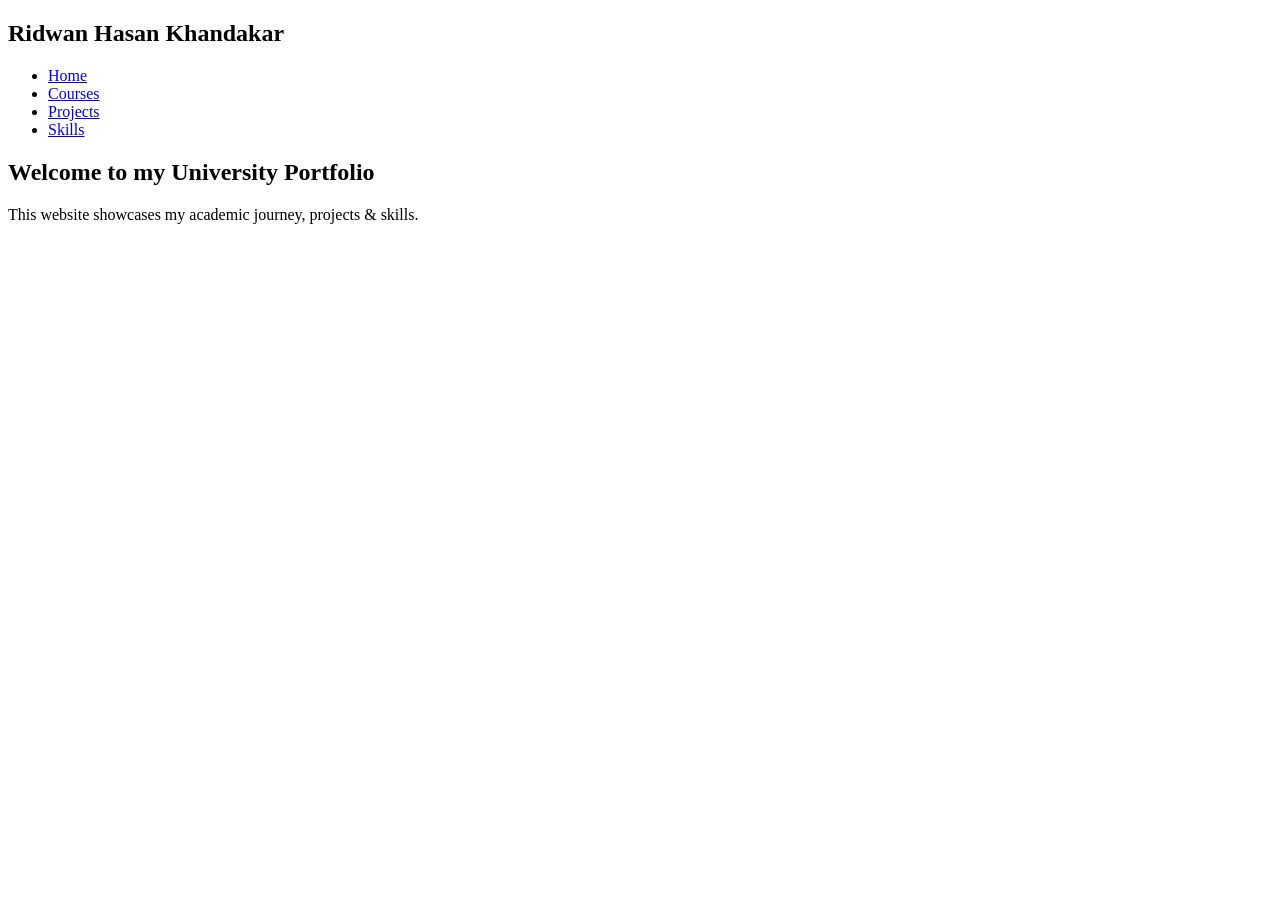
==== index.html @ c919b55f "did some basic work on index.html & style.css" ====
<!DOCTYPE html>
<html>
    <head>
        <title> Rahin's Uni Portfolio</title>
        <link rel="strylesheet" herf="css/style.css">
    </head>
    <body>
        <nav>
            <h2>Ridwan Hasan Khandakar</h2>
            <ul>
                <li><a href="index.html">Home</a></li>
                <li><a href="courses.html">Courses</a></li>
                <li><a href="projects.html">Projects</a></li>
                <li><a href="skills.html">Skills</a></li>
            </ul>
        </nav>
        <section>
            <h1>Welcome to my University Portfolio</h1>
            <p>This website showcases my academic journey, projects & skills.</p>
        </section>
    </body>
</html>
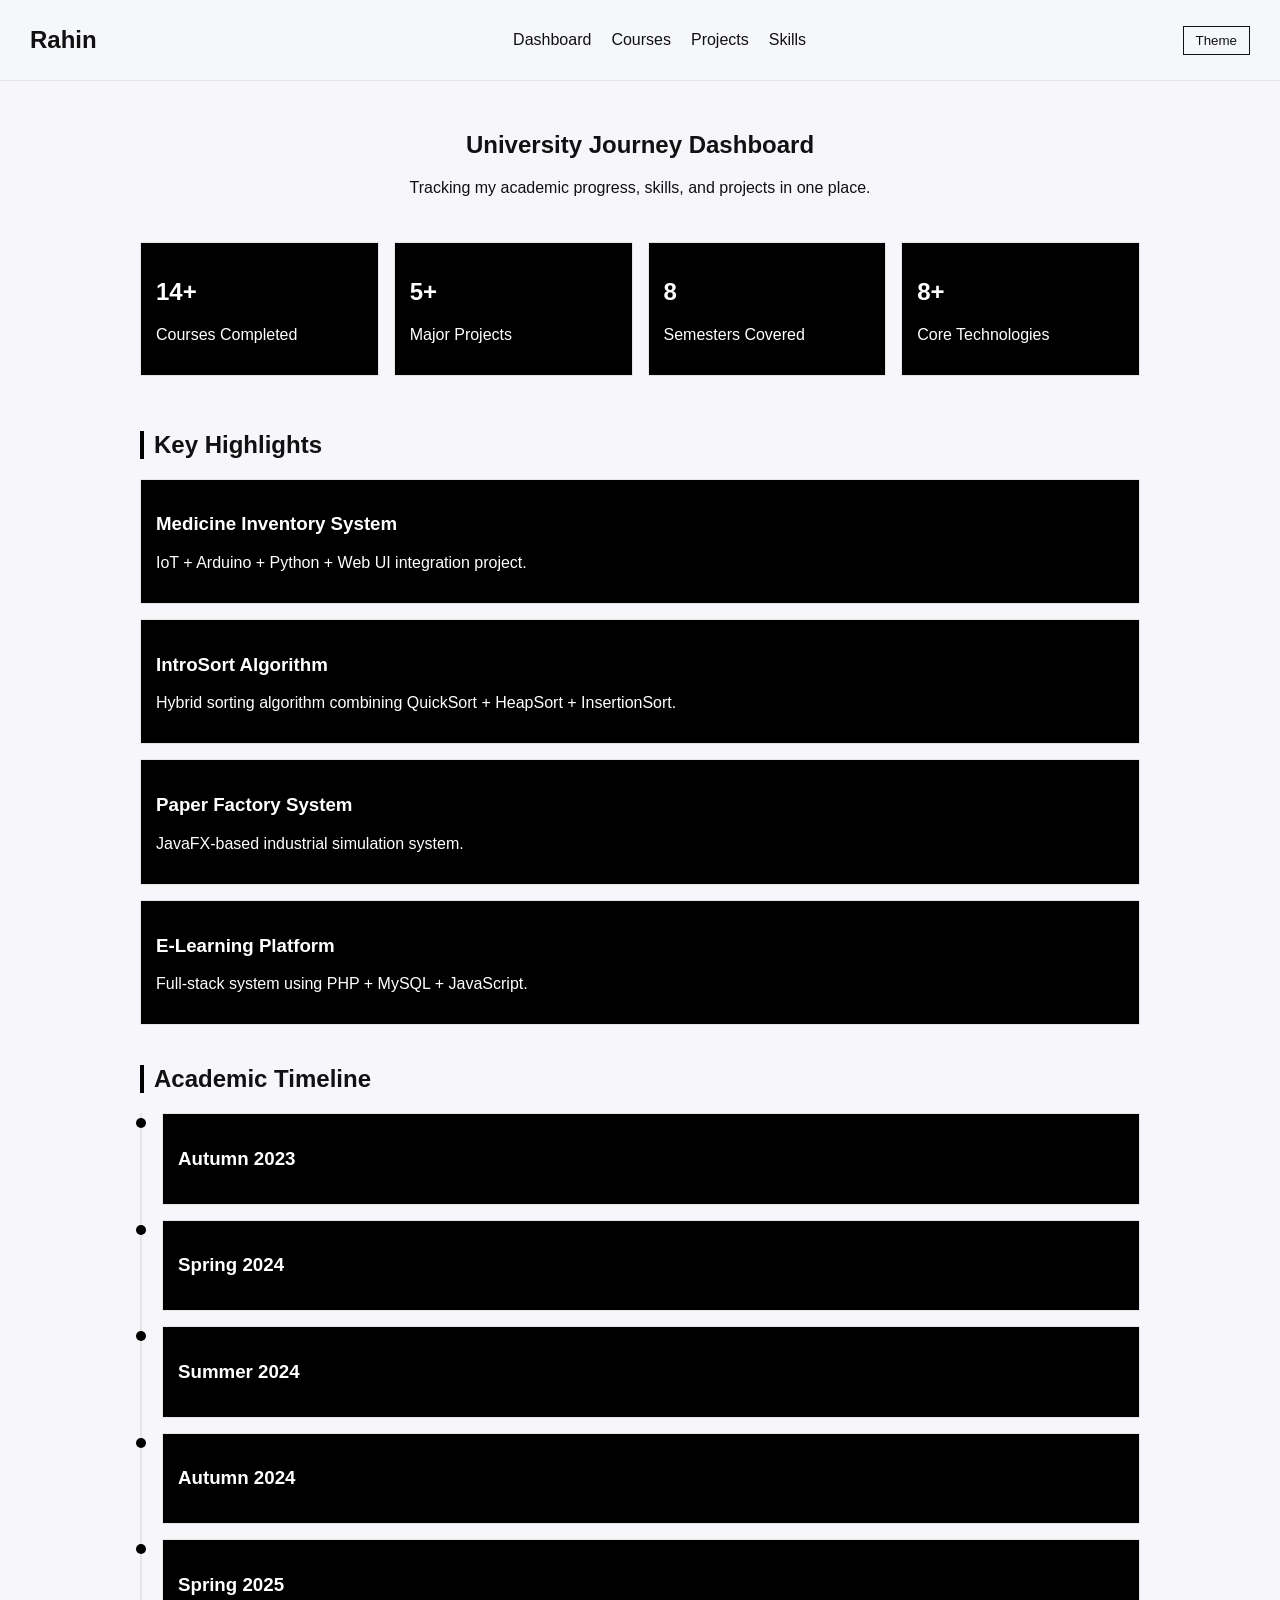
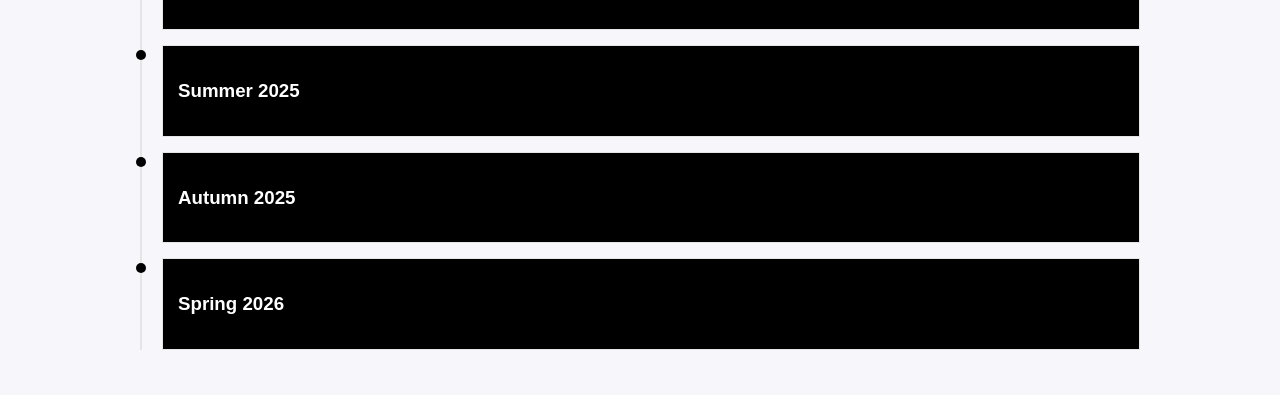
==== commit 62579a6f: "removed the old UI and made a new one [BW] lessGOO!" ====
--- a/index.html
+++ b/index.html
@@ -1,22 +1,168 @@
 <!DOCTYPE html>
 <html>
-    <head>
-        <title> Rahin's Uni Portfolio</title>
-        <link rel="strylesheet" herf="css/style.css">
-    </head>
-    <body>
-        <nav>
-            <h2>Ridwan Hasan Khandakar</h2>
-            <ul>
-                <li><a href="index.html">Home</a></li>
-                <li><a href="courses.html">Courses</a></li>
-                <li><a href="projects.html">Projects</a></li>
-                <li><a href="skills.html">Skills</a></li>
-            </ul>
-        </nav>
-        <section>
-            <h1>Welcome to my University Portfolio</h1>
-            <p>This website showcases my academic journey, projects & skills.</p>
-        </section>
-    </body>
+<head>
+    <title>Rahin | Portfolio Dashboard</title>
+    <link rel="stylesheet" href="css/style.css">
+</head>
+
+<body>
+
+    <nav>
+        <h2>Rahin</h2>
+        <ul>
+            <li><a href="index.html">Dashboard</a></li>
+            <li><a href="courses.html">Courses</a></li>
+            <li><a href="projects.html">Projects</a></li>
+            <li><a href="skills.html">Skills</a></li>
+        </ul>
+        <button class="theme-btn" onclick="toggleTheme()">Theme</button>
+    </nav>
+
+    <section class="container">
+
+        <!-- HERO -->
+        <div class="hero">
+            <h1>University Journey Dashboard</h1>
+            <p>Tracking my academic progress, skills, and projects in one place.</p>
+        </div>
+
+        <!-- STATS -->
+        <div class="stats-grid">
+
+            <div class="stat-card">
+                <h2>14+</h2>
+                <p>Courses Completed</p>
+            </div>
+
+            <div class="stat-card">
+                <h2>5+</h2>
+                <p>Major Projects</p>
+            </div>
+
+            <div class="stat-card">
+                <h2>8</h2>
+                <p>Semesters Covered</p>
+            </div>
+
+            <div class="stat-card">
+                <h2>8+</h2>
+                <p>Core Technologies</p>
+            </div>
+
+        </div>
+
+        <!-- HIGHLIGHTS -->
+        <h2 class="section-title">Key Highlights</h2>
+
+        <div class="highlight-card">
+            <h3> Medicine Inventory System</h3>
+            <p>IoT + Arduino + Python + Web UI integration project.</p>
+        </div>
+
+        <div class="highlight-card">
+            <h3> IntroSort Algorithm</h3>
+            <p>Hybrid sorting algorithm combining QuickSort + HeapSort + InsertionSort.</p>
+        </div>
+
+        <div class="highlight-card">
+            <h3> Paper Factory System</h3>
+            <p>JavaFX-based industrial simulation system.</p>
+        </div>
+
+        <div class="highlight-card">
+            <h3> E-Learning Platform</h3>
+            <p>Full-stack system using PHP + MySQL + JavaScript.</p>
+        </div>
+
+        <!-- TIMELINE -->
+        <h2 class="section-title">Academic Timeline</h2>
+
+        <div class="timeline">
+
+            <div class="timeline-item" onclick="toggleSemester(this)">
+                <div class="timeline-dot"></div>
+                <div class="timeline-content">
+                    <h3>Autumn 2023</h3>
+                    <div class="timeline-details">
+                        <p>CSC101, CSC101 Lab</p>
+                    </div>
+                </div>
+            </div>
+
+            <div class="timeline-item" onclick="toggleSemester(this)">
+                <div class="timeline-dot"></div>
+                <div class="timeline-content">
+                    <h3>Spring 2024</h3>
+                    <div class="timeline-details">
+                        <p>Discrete Mathematics</p>
+                    </div>
+                </div>
+            </div>
+
+            <div class="timeline-item" onclick="toggleSemester(this)">
+                <div class="timeline-dot"></div>
+                <div class="timeline-content">
+                    <h3>Summer 2024</h3>
+                    <div class="timeline-details">
+                        <p>Data Structures, Lab</p>
+                    </div>
+                </div>
+            </div>
+
+            <div class="timeline-item" onclick="toggleSemester(this)">
+                <div class="timeline-dot"></div>
+                <div class="timeline-content">
+                    <h3>Autumn 2024</h3>
+                    <div class="timeline-details">
+                        <p>Hardware, Algorithms (First Attempt)</p>
+                    </div>
+                </div>
+            </div>
+
+            <div class="timeline-item" onclick="toggleSemester(this)">
+                <div class="timeline-dot"></div>
+                <div class="timeline-content">
+                    <h3>Spring 2025</h3>
+                    <div class="timeline-details">
+                        <p>Algorithms, IntroSort Project, Architecture</p>
+                    </div>
+                </div>
+            </div>
+
+            <div class="timeline-item" onclick="toggleSemester(this)">
+                <div class="timeline-dot"></div>
+                <div class="timeline-content">
+                    <h3>Summer 2025</h3>
+                    <div class="timeline-details">
+                        <p>OOP, Paper Factory System (JavaFX)</p>
+                    </div>
+                </div>
+            </div>
+
+            <div class="timeline-item" onclick="toggleSemester(this)">
+                <div class="timeline-dot"></div>
+                <div class="timeline-content">
+                    <h3>Autumn 2025</h3>
+                    <div class="timeline-details">
+                        <p>Finite Automata</p>
+                    </div>
+                </div>
+            </div>
+
+            <div class="timeline-item" onclick="toggleSemester(this)">
+                <div class="timeline-dot"></div>
+                <div class="timeline-content">
+                    <h3>Spring 2026</h3>
+                    <div class="timeline-details">
+                        <p>Microprocessor, DBMS, IoT Project, E-Learning Platform</p>
+                    </div>
+                </div>
+            </div>
+
+        </div>
+
+    </section>
+
+    <script src="js/script.js"></script>
+</body>
 </html>
--- a/css/style.css
+++ b/css/style.css
@@ -0,0 +1,154 @@
+:root {
+    --bg: #f6f7fbe2;
+    --text: #111111;
+    --card: #000000;
+    --cardText: #ffffff;
+    --accent: #000000;
+    --border: #e5e5e5;
+}
+
+/* DARK THEME */
+body.dark {
+    --bg: #0b0f14;
+    --text: #ffffff;
+    --card: #ffffff;
+    --cardText: #000000;
+    --accent: #00ffcc;
+    --border: #1f1f1f;
+}
+
+body {
+    margin: 0;
+    font-family: Arial, sans-serif;
+    background: var(--bg);
+    color: var(--text);
+    transition: 0.3s ease;
+}
+
+/* NAV */
+nav {
+    display: flex;
+    justify-content: space-between;
+    align-items: center;
+    padding: 15px 30px;
+    border-bottom: 1px solid var(--border);
+    background: var(--bg);
+    position: sticky;
+    top: 0;
+}
+
+nav h2 {
+    margin: 0;
+}
+
+nav ul {
+    display: flex;
+    gap: 20px;
+    list-style: none;
+}
+
+nav a {
+    text-decoration: none;
+    color: var(--text);
+}
+
+/* CONTAINER */
+.container {
+    max-width: 1000px;
+    margin: auto;
+    padding: 30px 20px;
+}
+
+/* HERO */
+.hero {
+    text-align: center;
+    margin-bottom: 30px;
+}
+
+/* CARDS (BLACK BOX STYLE) */
+.course-card,
+.stat-card,
+.highlight-card,
+.timeline-content {
+    background: var(--card);
+    color: var(--cardText);
+    padding: 15px;
+    margin: 15px 0;
+    border-radius: 0px; /* sharp square look */
+    border: 1px solid var(--border);
+    transition: 0.2s;
+}
+
+.course-card:hover,
+.highlight-card:hover,
+.stat-card:hover {
+    transform: translateY(-3px);
+}
+
+/* HEADINGS */
+.section-title,
+.semester {
+    margin-top: 40px;
+    border-left: 4px solid var(--accent);
+    padding-left: 10px;
+}
+
+/* STATS GRID */
+.stats-grid {
+    display: grid;
+    grid-template-columns: repeat(auto-fit, minmax(180px, 1fr));
+    gap: 15px;
+}
+
+/* TAGS */
+.tag {
+    display: inline-block;
+    padding: 4px 8px;
+    font-size: 12px;
+    margin: 3px;
+    border: 1px solid var(--border);
+    color: var(--cardText);
+}
+
+/* TIMELINE */
+.timeline {
+    border-left: 2px solid var(--border);
+    padding-left: 20px;
+}
+
+.timeline-item {
+    margin-bottom: 15px;
+    cursor: pointer;
+    position: relative;
+}
+
+.timeline-dot {
+    width: 10px;
+    height: 10px;
+    background: var(--accent);
+    position: absolute;
+    left: -26px;
+    top: 5px;
+    border-radius: 50%;
+}
+
+.timeline-details {
+    max-height: 0;
+    overflow: hidden;
+    opacity: 0;
+    transition: 0.3s ease;
+}
+
+.timeline-item.active .timeline-details {
+    max-height: 100px;
+    opacity: 1;
+}
+
+/* THEME BUTTON */
+.theme-btn {
+    padding: 6px 12px;
+    border: 1px solid var(--text);
+    cursor: pointer;
+    background: none;
+    color: var(--text);
+}
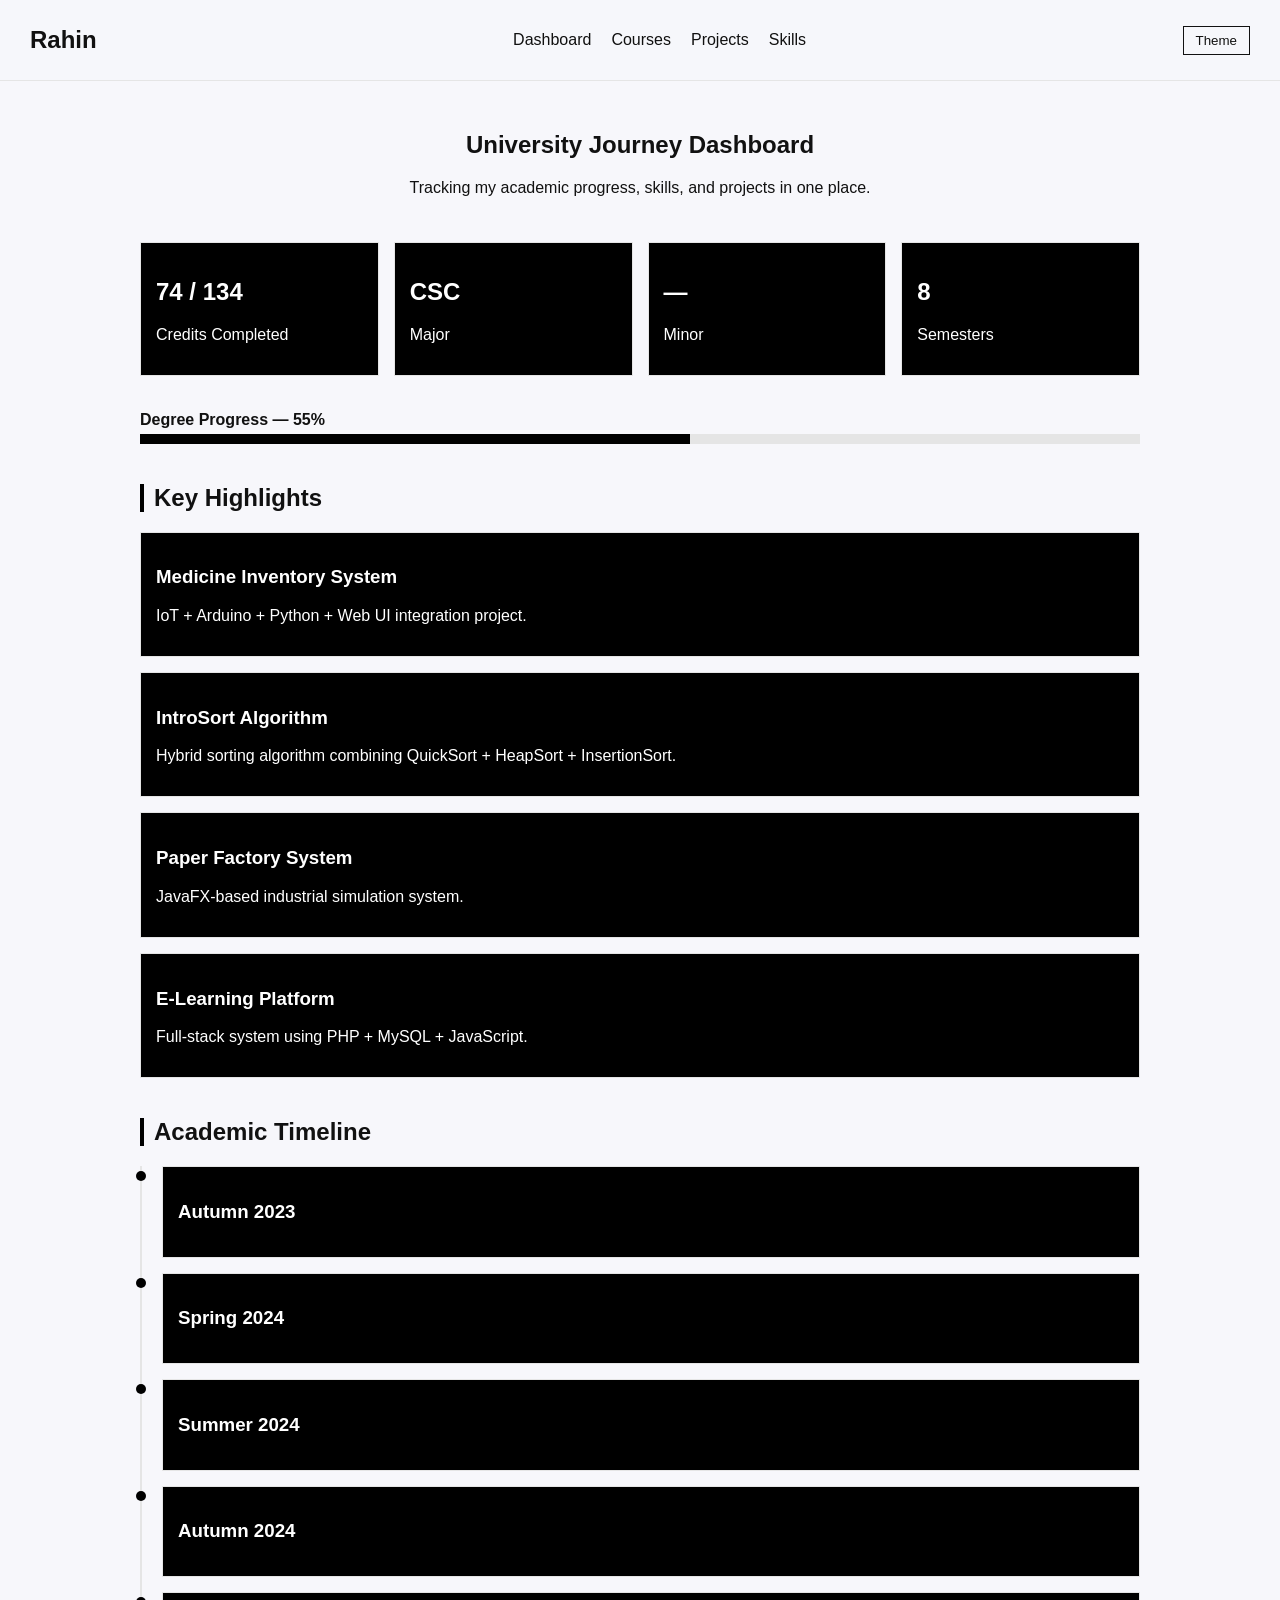
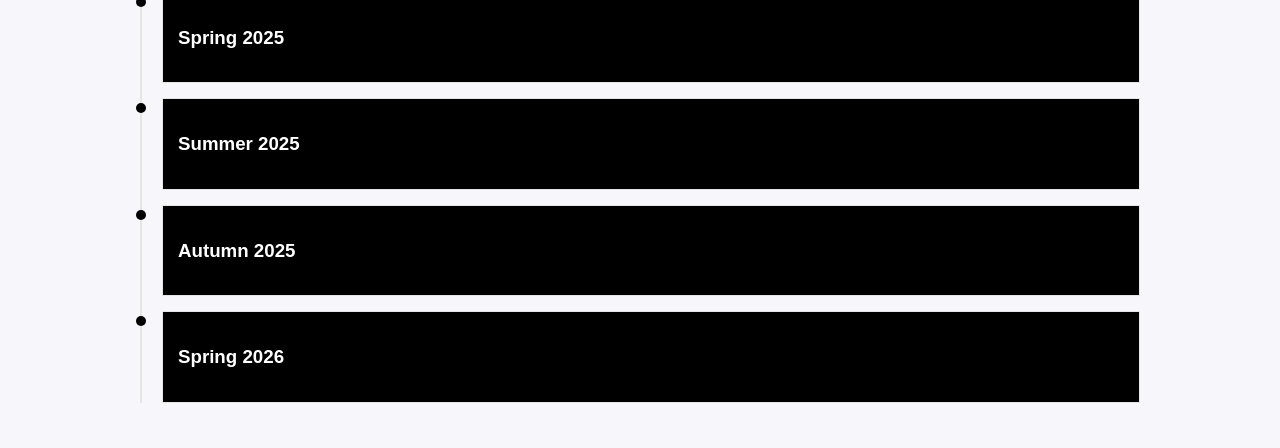
==== commit faa91eca: "changed the stats bar in dashboard & included a progress  bar & also change the JS." ====
--- a/index.html
+++ b/index.html
@@ -27,29 +27,35 @@
         </div>
 
         <!-- STATS -->
-        <div class="stats-grid">
+    <div class="stats-grid">
 
-            <div class="stat-card">
-                <h2>14+</h2>
-                <p>Courses Completed</p>
-            </div>
+        <div class="stat-card">
+            <h2>74 / 134</h2>
+            <p>Credits Completed</p>
+        </div>
 
-            <div class="stat-card">
-                <h2>5+</h2>
-                <p>Major Projects</p>
-            </div>
+        <div class="stat-card">
+            <h2>CSC</h2>
+            <p>Major</p>
+        </div>
 
-            <div class="stat-card">
-                <h2>8</h2>
-                <p>Semesters Covered</p>
-            </div>
+        <div class="stat-card">
+            <h2>—</h2>
+            <p>Minor</p>
+        </div>
 
-            <div class="stat-card">
-                <h2>8+</h2>
-                <p>Core Technologies</p>
-            </div>
+        <div class="stat-card">
+            <h2>8</h2>
+            <p>Semesters</p>
+        </div>
 
+    </div>
+    <div class="credit-progress">
+        <p id="progress-text">Degree Progress</p>
+        <div class="bar">
+            <div class="fill" id="credit-fill"></div>
         </div>
+    </div>
 
         <!-- HIGHLIGHTS -->
         <h2 class="section-title">Key Highlights</h2>
--- a/css/style.css
+++ b/css/style.css
@@ -145,10 +145,58 @@
 }
 
 /* THEME BUTTON */
+.project-card {
+    background: var(--card);
+    color: var(--cardText);
+    padding: 20px;
+    margin: 20px 0;
+    border: 1px solid var(--border);
+    border-radius: 0;
+    transition: 0.3s;
+}
+
+.project-card:hover {
+    transform: translateY(-4px);
+}
+.skill {
+    margin-bottom: 20px;
+}
+
+.bar {
+    width: 100%;
+    height: 10px;
+    background: var(--border);
+}
+
+.fill {
+    height: 10px;
+    background: var(--accent);
+    transition: width 1s ease;
+}
 .theme-btn {
     padding: 6px 12px;
     border: 1px solid var(--text);
-    cursor: pointer;
     background: none;
     color: var(--text);
+    cursor: pointer;
+    transition: 0.2s;
+}
+
+.theme-btn:hover {
+    border-color: var(--accent);
+    color: var(--accent);
+}
+.credit-progress {
+    margin-top: 20px;
+}
+
+.credit-progress p {
+    margin-bottom: 5px;
+    font-weight: bold;
+}
+.fill {
+    height: 10px;
+    background: var(--accent);
+    width: 0;
+    transition: width 1.2s ease-in-out;
 }
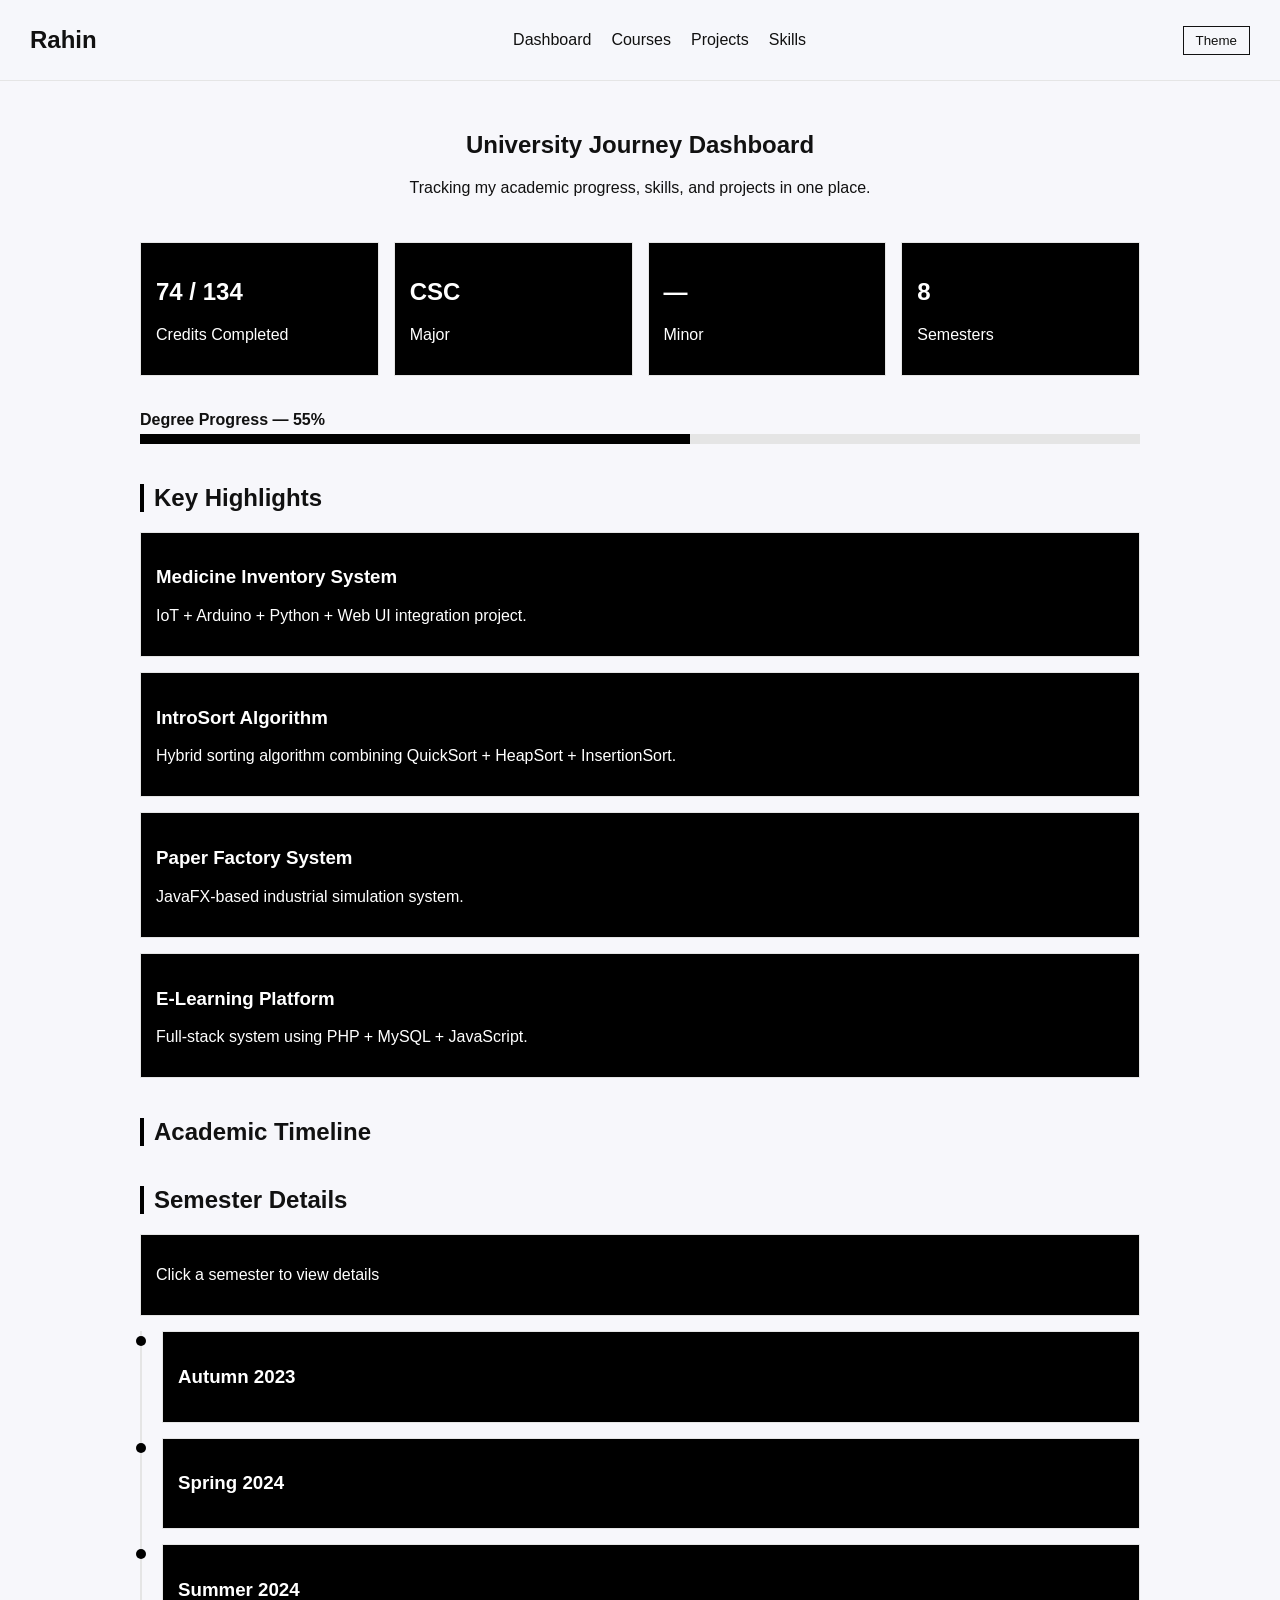
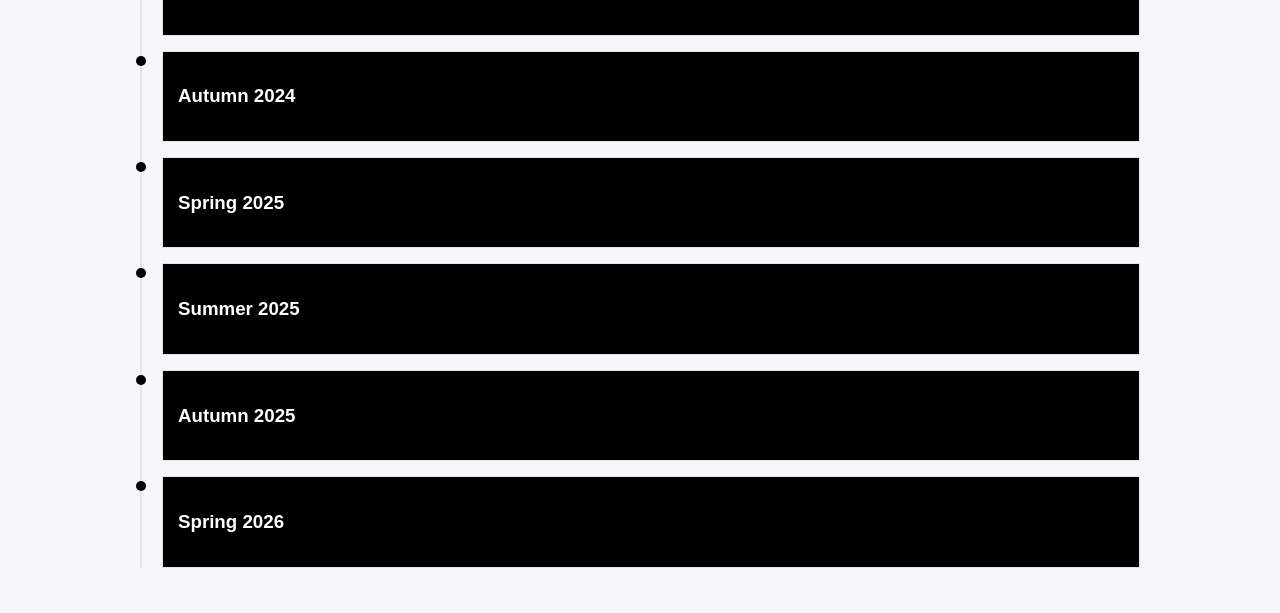
==== commit 87b5b2f9: "made dashboard semester clickable" ====
--- a/index.html
+++ b/index.html
@@ -82,10 +82,14 @@
 
         <!-- TIMELINE -->
         <h2 class="section-title">Academic Timeline</h2>
+        <h2 class="section-title">Semester Details</h2>
 
+        <div id="semester-panel" class="course-card">
+            <p>Click a semester to view details</p>
+        </div>
         <div class="timeline">
 
-            <div class="timeline-item" onclick="toggleSemester(this)">
+            <div class="timeline-item" onclick="loadSemester('autumn2023')">
                 <div class="timeline-dot"></div>
                 <div class="timeline-content">
                     <h3>Autumn 2023</h3>
@@ -95,7 +99,7 @@
                 </div>
             </div>
 
-            <div class="timeline-item" onclick="toggleSemester(this)">
+            <div class="timeline-item" onclick="loadSemester('spring2024')">
                 <div class="timeline-dot"></div>
                 <div class="timeline-content">
                     <h3>Spring 2024</h3>
@@ -105,7 +109,7 @@
                 </div>
             </div>
 
-            <div class="timeline-item" onclick="toggleSemester(this)">
+            <div class="timeline-item" onclick="loadSemester('summer2024')">
                 <div class="timeline-dot"></div>
                 <div class="timeline-content">
                     <h3>Summer 2024</h3>
@@ -115,7 +119,7 @@
                 </div>
             </div>
 
-            <div class="timeline-item" onclick="toggleSemester(this)">
+            <div class="timeline-item" onclick="loadSemester('autumn2024')">
                 <div class="timeline-dot"></div>
                 <div class="timeline-content">
                     <h3>Autumn 2024</h3>
@@ -125,7 +129,7 @@
                 </div>
             </div>
 
-            <div class="timeline-item" onclick="toggleSemester(this)">
+            <div class="timeline-item" onclick="loadSemester('spring2025')">
                 <div class="timeline-dot"></div>
                 <div class="timeline-content">
                     <h3>Spring 2025</h3>
@@ -135,7 +139,7 @@
                 </div>
             </div>
 
-            <div class="timeline-item" onclick="toggleSemester(this)">
+            <div class="timeline-item" onclick="loadSemester('summer2025')">
                 <div class="timeline-dot"></div>
                 <div class="timeline-content">
                     <h3>Summer 2025</h3>
@@ -145,7 +149,7 @@
                 </div>
             </div>
 
-            <div class="timeline-item" onclick="toggleSemester(this)">
+            <div class="timeline-item" onclick="loadSemester('autumn2025')">
                 <div class="timeline-dot"></div>
                 <div class="timeline-content">
                     <h3>Autumn 2025</h3>
@@ -155,7 +159,7 @@
                 </div>
             </div>
 
-            <div class="timeline-item" onclick="toggleSemester(this)">
+            <div class="timeline-item" onclick="loadSemester('spring2026')">
                 <div class="timeline-dot"></div>
                 <div class="timeline-content">
                     <h3>Spring 2026</h3>
--- a/css/style.css
+++ b/css/style.css
@@ -199,4 +199,7 @@
     background: var(--accent);
     width: 0;
     transition: width 1.2s ease-in-out;
+}
+#semester-panel {
+    margin-top: 15px;
 }
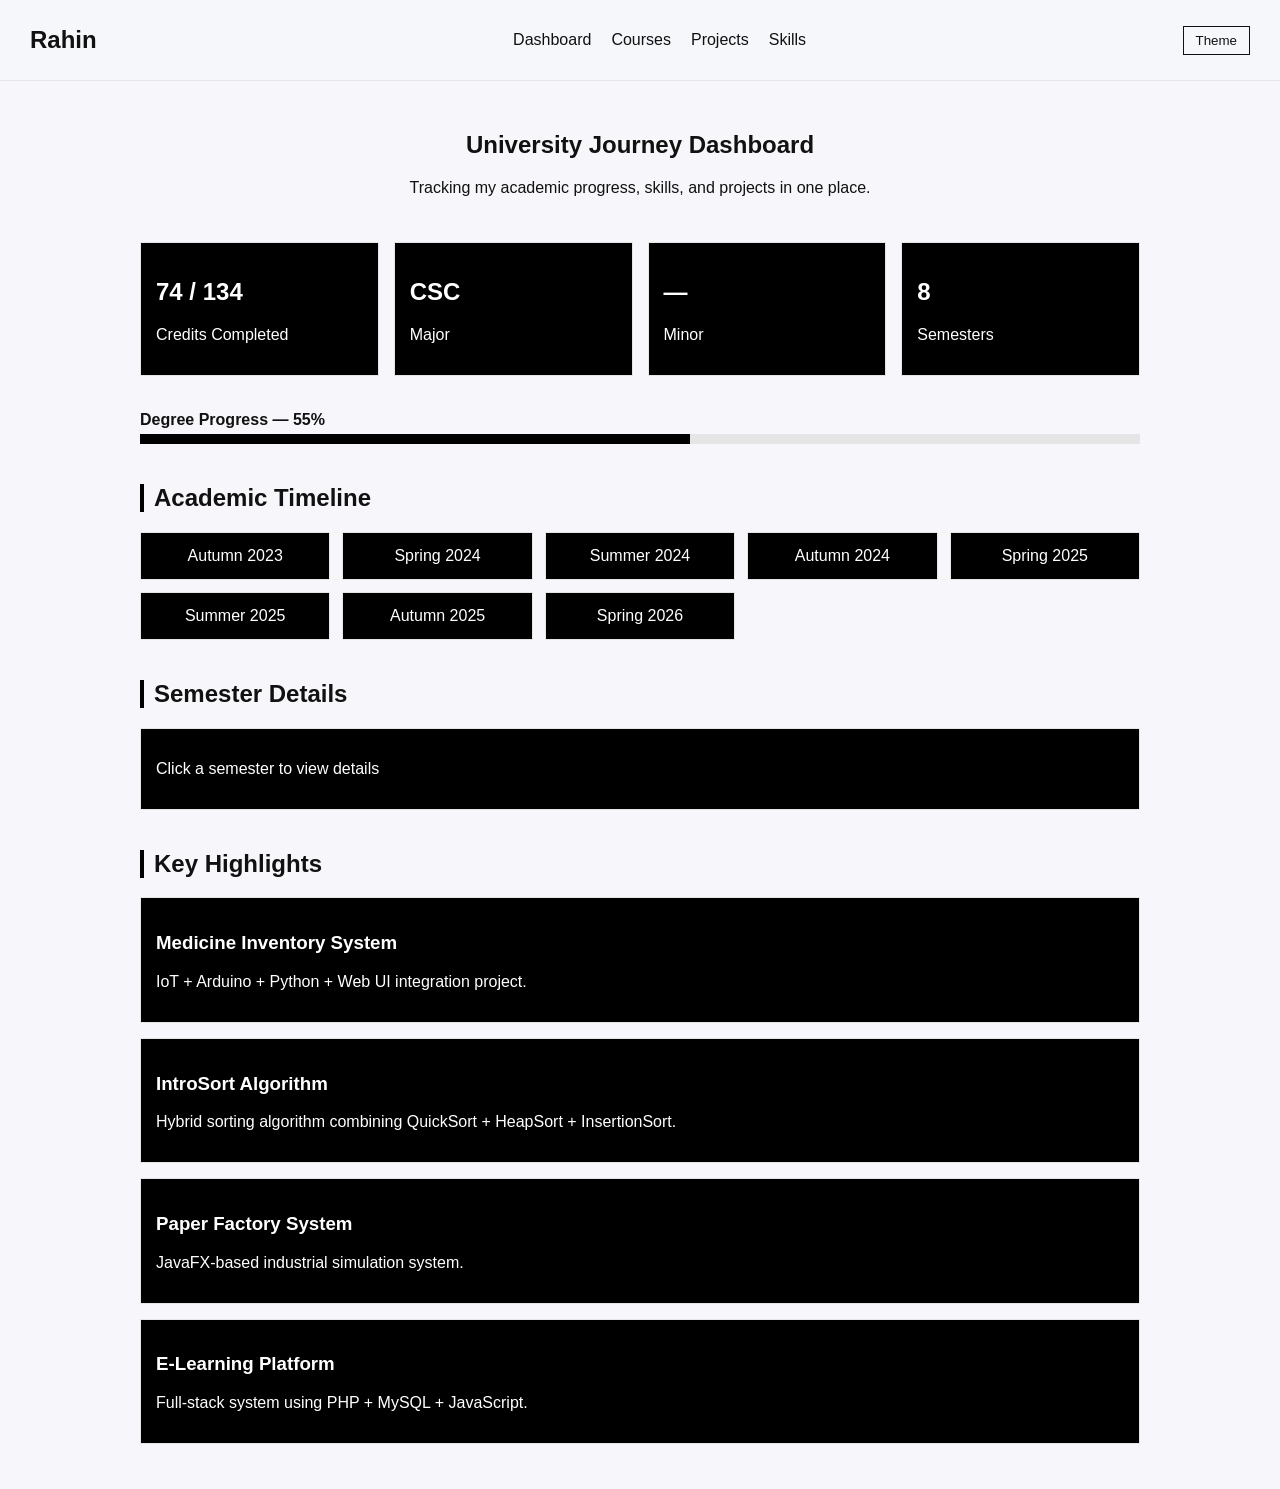
==== commit 95379148: "changed everything on dashboard" ====
--- a/index.html
+++ b/index.html
@@ -56,8 +56,32 @@
             <div class="fill" id="credit-fill"></div>
         </div>
     </div>
+       <!-- SEMESTER CARDS -->
+<h2 class="section-title">Academic Timeline</h2>
 
-        <!-- HIGHLIGHTS -->
+<div class="semester-grid">
+
+    <div class="semester-card" onclick="loadSemester('autumn2023')">Autumn 2023</div>
+    <div class="semester-card" onclick="loadSemester('spring2024')">Spring 2024</div>
+    <div class="semester-card" onclick="loadSemester('summer2024')">Summer 2024</div>
+
+    <div class="semester-card" onclick="loadSemester('autumn2024')">Autumn 2024</div>
+    <div class="semester-card" onclick="loadSemester('spring2025')">Spring 2025</div>
+    <div class="semester-card" onclick="loadSemester('summer2025')">Summer 2025</div>
+
+    <div class="semester-card" onclick="loadSemester('autumn2025')">Autumn 2025</div>
+    <div class="semester-card" onclick="loadSemester('spring2026')">Spring 2026</div>
+
+</div>
+
+<!-- SEMESTER DETAILS PANEL -->
+<h2 class="section-title">Semester Details</h2>
+
+<div id="semester-panel" class="course-card">
+    <p>Click a semester to view details</p>
+</div>
+
+<!-- HIGHLIGHTS -->
         <h2 class="section-title">Key Highlights</h2>
 
         <div class="highlight-card">
@@ -80,97 +104,6 @@
             <p>Full-stack system using PHP + MySQL + JavaScript.</p>
         </div>
 
-        <!-- TIMELINE -->
-        <h2 class="section-title">Academic Timeline</h2>
-        <h2 class="section-title">Semester Details</h2>
-
-        <div id="semester-panel" class="course-card">
-            <p>Click a semester to view details</p>
-        </div>
-        <div class="timeline">
-
-            <div class="timeline-item" onclick="loadSemester('autumn2023')">
-                <div class="timeline-dot"></div>
-                <div class="timeline-content">
-                    <h3>Autumn 2023</h3>
-                    <div class="timeline-details">
-                        <p>CSC101, CSC101 Lab</p>
-                    </div>
-                </div>
-            </div>
-
-            <div class="timeline-item" onclick="loadSemester('spring2024')">
-                <div class="timeline-dot"></div>
-                <div class="timeline-content">
-                    <h3>Spring 2024</h3>
-                    <div class="timeline-details">
-                        <p>Discrete Mathematics</p>
-                    </div>
-                </div>
-            </div>
-
-            <div class="timeline-item" onclick="loadSemester('summer2024')">
-                <div class="timeline-dot"></div>
-                <div class="timeline-content">
-                    <h3>Summer 2024</h3>
-                    <div class="timeline-details">
-                        <p>Data Structures, Lab</p>
-                    </div>
-                </div>
-            </div>
-
-            <div class="timeline-item" onclick="loadSemester('autumn2024')">
-                <div class="timeline-dot"></div>
-                <div class="timeline-content">
-                    <h3>Autumn 2024</h3>
-                    <div class="timeline-details">
-                        <p>Hardware, Algorithms (First Attempt)</p>
-                    </div>
-                </div>
-            </div>
-
-            <div class="timeline-item" onclick="loadSemester('spring2025')">
-                <div class="timeline-dot"></div>
-                <div class="timeline-content">
-                    <h3>Spring 2025</h3>
-                    <div class="timeline-details">
-                        <p>Algorithms, IntroSort Project, Architecture</p>
-                    </div>
-                </div>
-            </div>
-
-            <div class="timeline-item" onclick="loadSemester('summer2025')">
-                <div class="timeline-dot"></div>
-                <div class="timeline-content">
-                    <h3>Summer 2025</h3>
-                    <div class="timeline-details">
-                        <p>OOP, Paper Factory System (JavaFX)</p>
-                    </div>
-                </div>
-            </div>
-
-            <div class="timeline-item" onclick="loadSemester('autumn2025')">
-                <div class="timeline-dot"></div>
-                <div class="timeline-content">
-                    <h3>Autumn 2025</h3>
-                    <div class="timeline-details">
-                        <p>Finite Automata</p>
-                    </div>
-                </div>
-            </div>
-
-            <div class="timeline-item" onclick="loadSemester('spring2026')">
-                <div class="timeline-dot"></div>
-                <div class="timeline-content">
-                    <h3>Spring 2026</h3>
-                    <div class="timeline-details">
-                        <p>Microprocessor, DBMS, IoT Project, E-Learning Platform</p>
-                    </div>
-                </div>
-            </div>
-
-        </div>
-
     </section>
 
     <script src="js/script.js"></script>
--- a/css/style.css
+++ b/css/style.css
@@ -202,4 +202,38 @@
 }
 #semester-panel {
     margin-top: 15px;
+}
+/* =========================
+   SEMESTER GRID
+========================= */
+.semester-grid {
+    display: grid;
+    grid-template-columns: repeat(auto-fit, minmax(160px, 1fr));
+    gap: 12px;
+    margin-top: 20px;
+}
+
+/* =========================
+   SEMESTER CARD
+========================= */
+.semester-card {
+    padding: 14px;
+    border: 1px solid var(--border);
+    background: var(--card);
+    color: var(--cardText);
+    text-align: center;
+    cursor: pointer;
+    transition: 0.2s ease;
+    user-select: none;
+}
+
+.semester-card:hover {
+    transform: translateY(-3px);
+    border-color: var(--accent);
+}
+
+/* ACTIVE STATE */
+.semester-card.active {
+    border: 2px solid var(--accent);
+    box-shadow: 0 0 10px rgba(0,255,204,0.2);
 }
